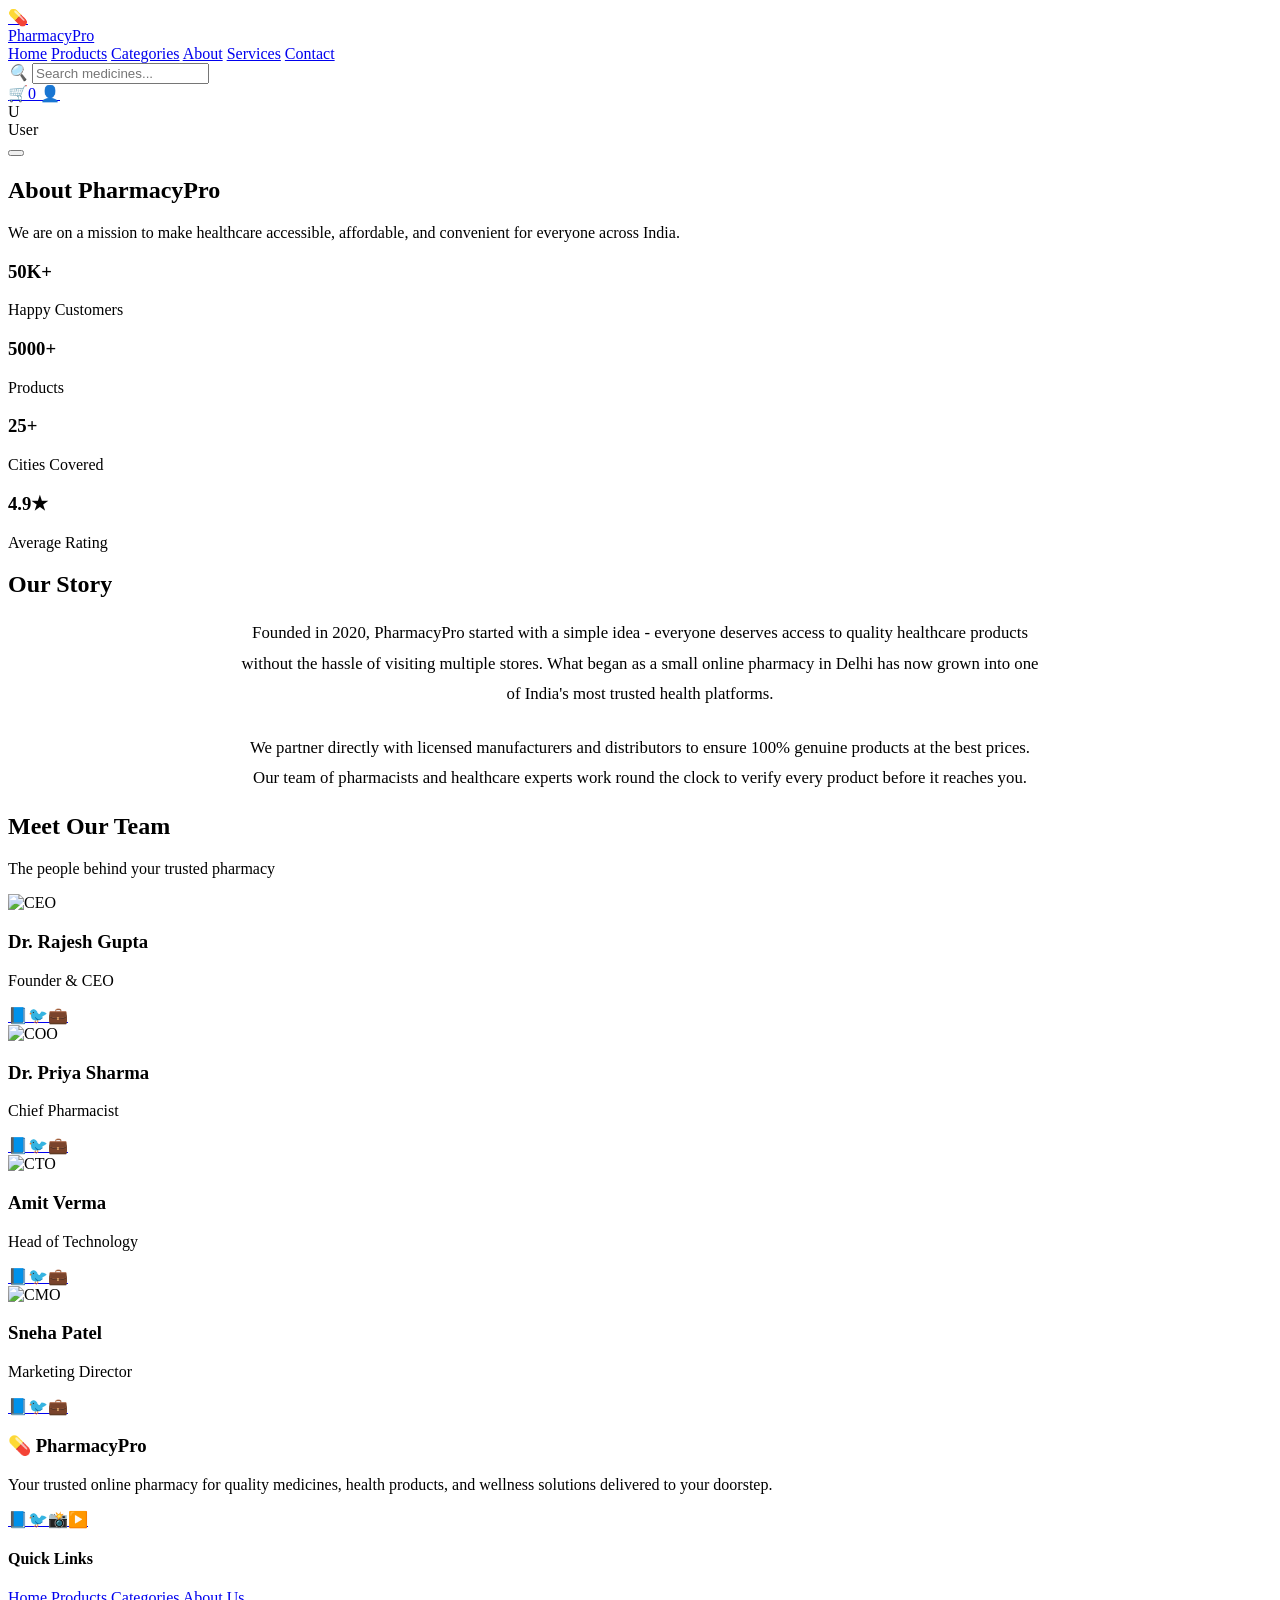
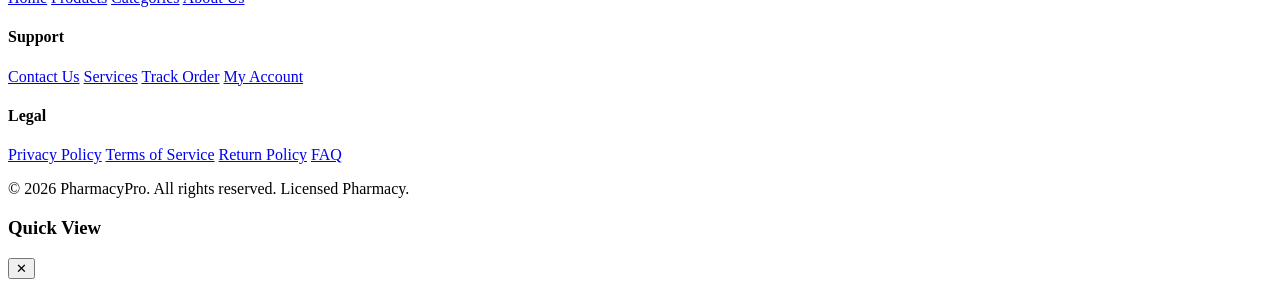
==== about.html @ deccadb0 "Initial PharmacyPro portfolio site" ====
<!DOCTYPE html><html lang="en"><head><meta charset="UTF-8"><meta name="viewport" content="width=device-width,initial-scale=1.0"><title>About Us - PharmacyPro</title><link href="https://fonts.googleapis.com/css2?family=Inter:wght@400;500;600;700;800&display=swap" rel="stylesheet"><link rel="stylesheet" href="css/style.css"></head><body><header class="header">
  <div class="header-inner">
    <a href="index.html" class="logo">
      <div class="logo-icon">💊</div>
      <span>Pharmacy<span style="color:var(--primary)">Pro</span></span>
    </a>
    <nav class="nav-links">
      <a href="index.html" class="nav-home">Home</a>
      <a href="products.html" class="nav-products">Products</a>
      <a href="categories.html" class="nav-categories">Categories</a>
      <a href="about.html" class="nav-about">About</a>
      <a href="services.html" class="nav-services">Services</a>
      <a href="contact.html" class="nav-contact">Contact</a>
    </nav>
    <div class="header-actions">
      <div class="search-bar">
        <i>🔍</i>
        <input type="text" id="globalSearch" placeholder="Search medicines...">
      </div>
      <a href="cart.html" class="icon-btn" title="Cart">
        🛒<span class="badge" id="cartBadge">0</span>
      </a>
      <a href="auth.html" class="icon-btn" title="Account" id="authBtn">
        👤
      </a>
      <div class="user-menu hidden" id="userMenu">
        <div class="user-avatar" id="userAvatar">U</div>
        <span id="userName">User</span>
      </div>
      <button class="mobile-menu-btn" onclick="toggleMobileMenu()">
        <span></span><span></span><span></span>
      </button>
    </div>
  </div>
</header><section class="about-hero"><h1>About <span style="color:var(--primary)">PharmacyPro</span></h1><p>We are on a mission to make healthcare accessible, affordable, and convenient for everyone across India.</p></section><div class="stats-grid"><div class="stat-card"><h3>50K+</h3><p>Happy Customers</p></div><div class="stat-card"><h3>5000+</h3><p>Products</p></div><div class="stat-card"><h3>25+</h3><p>Cities Covered</p></div><div class="stat-card"><h3>4.9★</h3><p>Average Rating</p></div></div><section class="section"><div class="section-header"><h2>Our <span>Story</span></h2></div><div style="max-width:800px;margin:0 auto;text-align:center"><p style="color:var(--gray);font-size:1.05rem;line-height:1.8;margin-bottom:24px">Founded in 2020, PharmacyPro started with a simple idea - everyone deserves access to quality healthcare products without the hassle of visiting multiple stores. What began as a small online pharmacy in Delhi has now grown into one of India's most trusted health platforms.</p><p style="color:var(--gray);font-size:1.05rem;line-height:1.8">We partner directly with licensed manufacturers and distributors to ensure 100% genuine products at the best prices. Our team of pharmacists and healthcare experts work round the clock to verify every product before it reaches you.</p></div></section><section class="section"><div class="section-header"><h2>Meet Our <span>Team</span></h2><p>The people behind your trusted pharmacy</p></div><div class="team-grid"><div class="team-card"><img src="https://images.unsplash.com/photo-1560250097-0b93528c311a?w=400&auto=format&fit=crop" alt="CEO"><h3>Dr. Rajesh Gupta</h3><p>Founder & CEO</p><div class="team-social"><a href="#">📘</a><a href="#">🐦</a><a href="#">💼</a></div></div><div class="team-card"><img src="https://images.unsplash.com/photo-1573496359142-b8d87734a5a2?w=400&auto=format&fit=crop" alt="COO"><h3>Dr. Priya Sharma</h3><p>Chief Pharmacist</p><div class="team-social"><a href="#">📘</a><a href="#">🐦</a><a href="#">💼</a></div></div><div class="team-card"><img src="https://images.unsplash.com/photo-1472099645785-5658abf4ff4e?w=400&auto=format&fit=crop" alt="CTO"><h3>Amit Verma</h3><p>Head of Technology</p><div class="team-social"><a href="#">📘</a><a href="#">🐦</a><a href="#">💼</a></div></div><div class="team-card"><img src="https://images.unsplash.com/photo-1580489944761-15a19d654956?w=400&auto=format&fit=crop" alt="CMO"><h3>Sneha Patel</h3><p>Marketing Director</p><div class="team-social"><a href="#">📘</a><a href="#">🐦</a><a href="#">💼</a></div></div></div></section><footer class="footer">
  <div class="footer-inner">
    <div class="footer-brand">
      <h3>💊 PharmacyPro</h3>
      <p>Your trusted online pharmacy for quality medicines, health products, and wellness solutions delivered to your doorstep.</p>
      <div class="footer-social">
        <a href="#">📘</a><a href="#">🐦</a><a href="#">📸</a><a href="#">▶️</a>
      </div>
    </div>
    <div class="footer-col">
      <h4>Quick Links</h4>
      <a href="index.html">Home</a>
      <a href="products.html">Products</a>
      <a href="categories.html">Categories</a>
      <a href="about.html">About Us</a>
    </div>
    <div class="footer-col">
      <h4>Support</h4>
      <a href="contact.html">Contact Us</a>
      <a href="services.html">Services</a>
      <a href="orders.html">Track Order</a>
      <a href="auth.html">My Account</a>
    </div>
    <div class="footer-col">
      <h4>Legal</h4>
      <a href="#">Privacy Policy</a>
      <a href="#">Terms of Service</a>
      <a href="#">Return Policy</a>
      <a href="#">FAQ</a>
    </div>
  </div>
  <div class="footer-bottom">
    <p>© 2026 PharmacyPro. All rights reserved. Licensed Pharmacy.</p>
  </div>
</footer>
<div class="toast-container" id="toastContainer"></div>
<div class="modal-overlay" id="quickViewModal">
  <div class="modal">
    <div class="modal-header">
      <h3>Quick View</h3>
      <button class="modal-close" onclick="closeModal()">✕</button>
    </div>
    <div class="modal-body" id="modalBody"></div>
  </div>
</div><script src="js/firebase-config.js"></script>
<script src="js/app.js"></script>
<script src="https://www.gstatic.com/firebasejs/10.7.0/firebase-app-compat.js"></script>
<script src="https://www.gstatic.com/firebasejs/10.7.0/firebase-auth-compat.js"></script>
<script src="https://www.gstatic.com/firebasejs/10.7.0/firebase-firestore-compat.js"></script><script>document.querySelector(".nav-about").classList.add("active");</script></body></html>
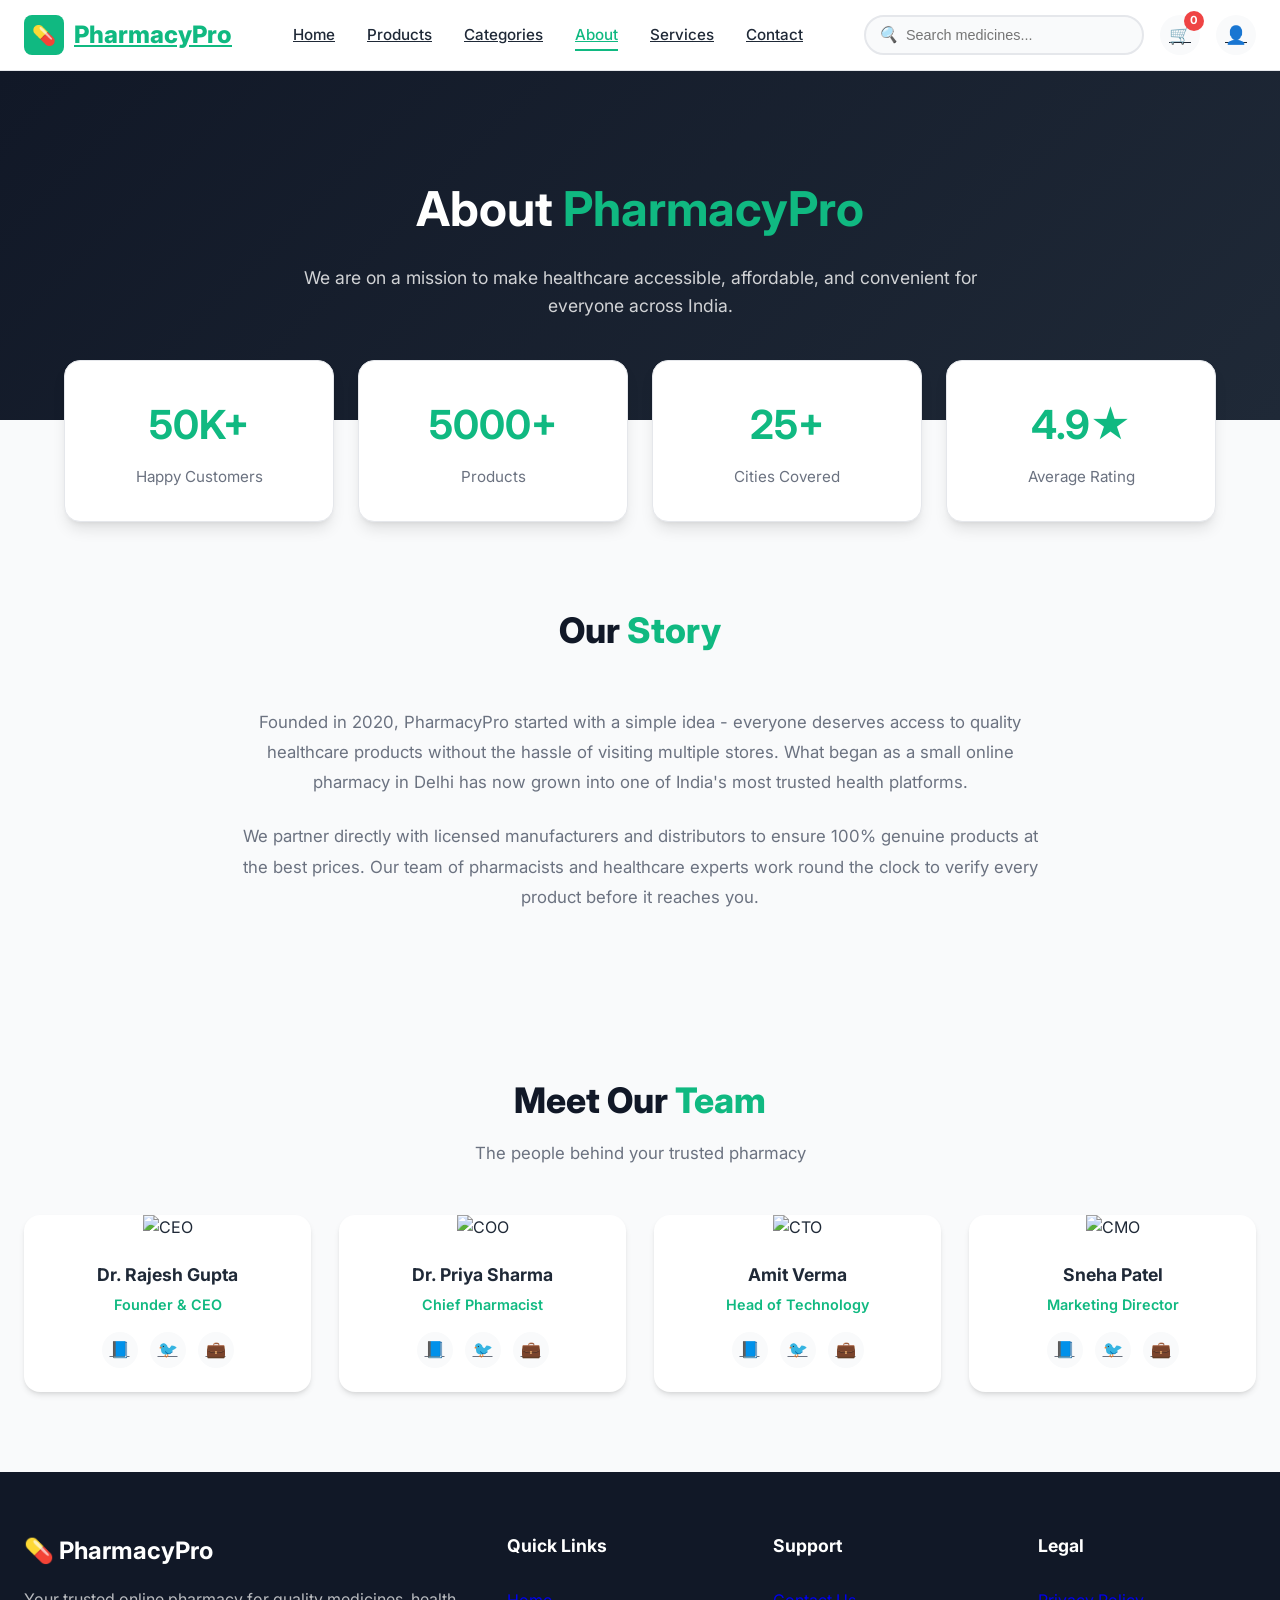
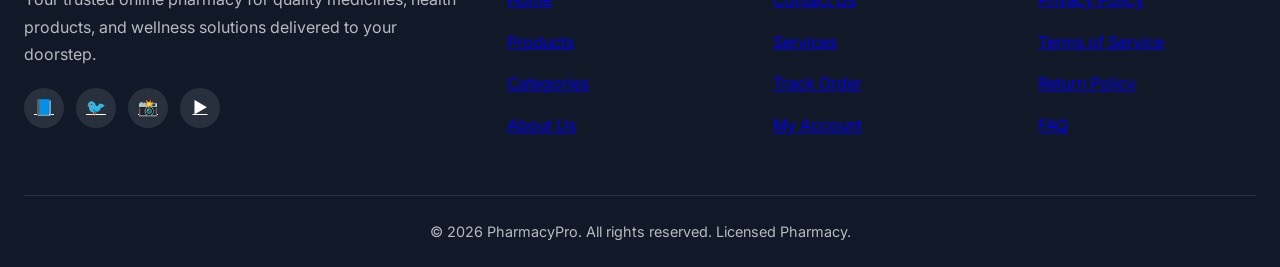
==== commit 40c3e6dd: "Fix static asset paths for GitHub Pages" ====
--- a/about.html
+++ b/about.html
@@ -1,4 +1,4 @@
-<!DOCTYPE html><html lang="en"><head><meta charset="UTF-8"><meta name="viewport" content="width=device-width,initial-scale=1.0"><title>About Us - PharmacyPro</title><link href="https://fonts.googleapis.com/css2?family=Inter:wght@400;500;600;700;800&display=swap" rel="stylesheet"><link rel="stylesheet" href="css/style.css"></head><body><header class="header">
+<!DOCTYPE html><html lang="en"><head><meta charset="UTF-8"><meta name="viewport" content="width=device-width,initial-scale=1.0"><title>About Us - PharmacyPro</title><link href="https://fonts.googleapis.com/css2?family=Inter:wght@400;500;600;700;800&display=swap" rel="stylesheet"><link rel="stylesheet" href="style.css"></head><body><header class="header">
   <div class="header-inner">
     <a href="index.html" class="logo">
       <div class="logo-icon">💊</div>
@@ -76,8 +76,8 @@
     </div>
     <div class="modal-body" id="modalBody"></div>
   </div>
-</div><script src="js/firebase-config.js"></script>
-<script src="js/app.js"></script>
+</div><script src="firebase-config.js"></script>
+<script src="app.js"></script>
 <script src="https://www.gstatic.com/firebasejs/10.7.0/firebase-app-compat.js"></script>
 <script src="https://www.gstatic.com/firebasejs/10.7.0/firebase-auth-compat.js"></script>
 <script src="https://www.gstatic.com/firebasejs/10.7.0/firebase-firestore-compat.js"></script><script>document.querySelector(".nav-about").classList.add("active");</script></body></html>
--- a/style.css
+++ b/style.css
@@ -0,0 +1 @@
+:root{--primary:#10b981;--primary-dark:#059669;--primary-light:#d1fae5;--secondary:#1f2937;--dark:#111827;--light:#f9fafb;--white:#ffffff;--gray:#6b7280;--gray-light:#e5e7eb;--danger:#ef4444;--warning:#f59e0b;--success:#22c55e;--info:#3b82f6;--shadow:0 4px 6px -1px rgba(0,0,0,0.1),0 2px 4px -2px rgba(0,0,0,0.1);--shadow-lg:0 10px 15px -3px rgba(0,0,0,0.1),0 4px 6px -4px rgba(0,0,0,0.1);--shadow-xl:0 20px 25px -5px rgba(0,0,0,0.1),0 8px 10px -6px rgba(0,0,0,0.1);--radius:12px;--radius-sm:8px;--radius-lg:16px;--transition:all 0.3s cubic-bezier(0.4,0,0.2,1);--font:'Inter',-apple-system,BlinkMacSystemFont,'Segoe UI',Roboto,sans-serif;}* {margin:0;padding:0;box-sizing:border-box} html{scroll-behavior:smooth} body{font-family:var(--font);background:var(--light);color:var(--secondary);line-height:1.6;overflow-x:hidden}::-webkit-scrollbar{width:8px} ::-webkit-scrollbar-track{background:var(--light)} ::-webkit-scrollbar-thumb{background:var(--primary);border-radius:4px} ::-webkit-scrollbar-thumb:hover{background:var(--primary-dark)}.header{position:sticky;top:0;z-index:1000;background:rgba(255,255,255,0.95);backdrop-filter:blur(20px);border-bottom:1px solid var(--gray-light);transition:var(--transition)} .header.scrolled{box-shadow:var(--shadow)}.header-inner{max-width:1400px;margin:0 auto;padding:0 24px;display:flex;align-items:center;justify-content:space-between;height:70px}.logo{display:flex;align-items:center;gap:10px;font-size:1.5rem;font-weight:800;color:var(--primary)} .logo-icon{width:40px;height:40px;background:var(--primary);border-radius:var(--radius-sm);display:flex;align-items:center;justify-content:center;color:white;font-size:1.2rem}.nav-links{display:flex;align-items:center;gap:32px} .nav-links a{font-weight:500;font-size:0.95rem;color:var(--secondary);position:relative;transition:var(--transition)} .nav-links a::after{content:'';position:absolute;bottom:-4px;left:0;width:0;height:2px;background:var(--primary);transition:var(--transition)} .nav-links a:hover{color:var(--primary)} .nav-links a:hover::after{width:100%} .nav-links a.active{color:var(--primary)} .nav-links a.active::after{width:100%}.header-actions{display:flex;align-items:center;gap:16px} .search-bar{position:relative} .search-bar input{width:280px;padding:10px 16px 10px 40px;border:2px solid var(--gray-light);border-radius:50px;font-size:0.9rem;transition:var(--transition);background:var(--light)} .search-bar input:focus{border-color:var(--primary);box-shadow:0 0 0 4px var(--primary-light)} .search-bar i{position:absolute;left:14px;top:50%;transform:translateY(-50%);color:var(--gray)}.icon-btn{width:40px;height:40px;border-radius:50%;display:flex;align-items:center;justify-content:center;background:var(--light);color:var(--secondary);font-size:1.1rem;transition:var(--transition);position:relative} .icon-btn:hover{background:var(--primary);color:white;transform:translateY(-2px)} .icon-btn .badge{position:absolute;top:-4px;right:-4px;width:20px;height:20px;border-radius:50%;background:var(--danger);color:white;font-size:0.7rem;font-weight:700;display:flex;align-items:center;justify-content:center}.user-menu{display:flex;align-items:center;gap:8px;cursor:pointer;padding:6px 12px;border-radius:50px;transition:var(--transition)} .user-menu:hover{background:var(--light)} .user-avatar{width:36px;height:36px;border-radius:50%;background:var(--primary);color:white;display:flex;align-items:center;justify-content:center;font-weight:700;font-size:0.9rem}.mobile-menu-btn{display:none;flex-direction:column;gap:5px;background:none;padding:5px} .mobile-menu-btn span{width:24px;height:2px;background:var(--secondary);transition:var(--transition)}.hero{position:relative;min-height:600px;display:flex;align-items:center;background:linear-gradient(135deg,var(--dark) 0%,var(--secondary) 100%);overflow:hidden} .hero-pattern{position:absolute;inset:0;opacity:0.05}.hero-content{max-width:1400px;margin:0 auto;padding:0 24px;display:grid;grid-template-columns:1fr 1fr;gap:60px;align-items:center;position:relative;z-index:1}.hero-text h1{font-size:3.5rem;font-weight:800;color:white;line-height:1.1;margin-bottom:20px} .hero-text h1 span{color:var(--primary)} .hero-text p{font-size:1.15rem;color:rgba(255,255,255,0.7);margin-bottom:32px;max-width:500px}.hero-badges{display:flex;gap:16px;margin-bottom:32px} .hero-badge{display:flex;align-items:center;gap:8px;background:rgba(255,255,255,0.1);backdrop-filter:blur(10px);padding:10px 18px;border-radius:50px;color:white;font-size:0.85rem;font-weight:500;border:1px solid rgba(255,255,255,0.1)} .hero-badge i{color:var(--primary)}.hero-image{position:relative;display:flex;justify-content:center} .hero-image img{max-height:450px;filter:drop-shadow(0 30px 60px rgba(0,0,0,0.3))}.hero-float-card{position:absolute;background:white;border-radius:var(--radius);padding:16px 20px;box-shadow:var(--shadow-xl);display:flex;align-items:center;gap:12px} .hero-float-card.card-1{top:10%;left:0;animation:floating 4s ease-in-out infinite} .hero-float-card.card-2{bottom:15%;right:0;animation:floating 4s ease-in-out infinite 1s} .hero-float-card .icon{width:44px;height:44px;border-radius:50%;background:var(--primary-light);color:var(--primary);display:flex;align-items:center;justify-content:center;font-size:1.2rem} .hero-float-card .text h4{font-size:0.9rem;color:var(--secondary)} .hero-float-card .text p{font-size:0.8rem;color:var(--gray)}@keyframes floating{0%,100%{transform:translateY(0)}50%{transform:translateY(-15px)}}.btn{display:inline-flex;align-items:center;justify-content:center;gap:8px;padding:14px 32px;border-radius:50px;font-weight:600;font-size:0.95rem;transition:var(--transition);border:none;cursor:pointer} .btn-primary{background:var(--primary);color:white;box-shadow:0 4px 14px rgba(16,185,129,0.4)} .btn-primary:hover{background:var(--primary-dark);transform:translateY(-2px);box-shadow:0 8px 25px rgba(16,185,129,0.5)} .btn-secondary{background:transparent;color:white;border:2px solid rgba(255,255,255,0.3)} .btn-secondary:hover{background:rgba(255,255,255,0.1);border-color:white} .btn-dark{background:var(--dark);color:white} .btn-dark:hover{background:var(--secondary);transform:translateY(-2px)} .btn-outline{background:transparent;color:var(--primary);border:2px solid var(--primary)} .btn-outline:hover{background:var(--primary);color:white} .btn-sm{padding:8px 20px;font-size:0.85rem} .btn-lg{padding:16px 40px;font-size:1rem}.section{padding:80px 24px;max-width:1400px;margin:0 auto} .section-header{text-align:center;margin-bottom:48px} .section-header h2{font-size:2.2rem;font-weight:800;color:var(--dark);margin-bottom:12px} .section-header h2 span{color:var(--primary)} .section-header p{color:var(--gray);font-size:1.05rem;max-width:600px;margin:0 auto}.categories-grid{display:grid;grid-template-columns:repeat(auto-fill,minmax(200px,1fr));gap:24px} .category-card{background:var(--white);border-radius:var(--radius);padding:32px 24px;text-align:center;box-shadow:var(--shadow);transition:var(--transition);border:1px solid var(--gray-light);cursor:pointer} .category-card:hover{transform:translateY(-8px);box-shadow:var(--shadow-xl);border-color:var(--primary)} .category-card .icon{width:64px;height:64px;border-radius:var(--radius);background:var(--primary-light);color:var(--primary);display:flex;align-items:center;justify-content:center;font-size:1.8rem;margin:0 auto 16px;transition:var(--transition)} .category-card:hover .icon{background:var(--primary);color:white;transform:scale(1.1)} .category-card h3{font-size:1.1rem;font-weight:700;margin-bottom:6px} .category-card p{font-size:0.85rem;color:var(--gray)}.products-toolbar{display:flex;align-items:center;justify-content:space-between;margin-bottom:32px;flex-wrap:wrap;gap:16px} .filter-group{display:flex;align-items:center;gap:12px} .filter-group select,.filter-group input{padding:10px 16px;border:2px solid var(--gray-light);border-radius:var(--radius-sm);font-size:0.9rem;background:var(--white);transition:var(--transition)} .filter-group select:focus,.filter-group input:focus{border-color:var(--primary)}.products-grid{display:grid;grid-template-columns:repeat(auto-fill,minmax(280px,1fr));gap:28px} .product-card{background:var(--white);border-radius:var(--radius-lg);overflow:hidden;box-shadow:var(--shadow);transition:var(--transition);position:relative;border:1px solid var(--gray-light)} .product-card:hover{transform:translateY(-8px);box-shadow:var(--shadow-xl)} .product-badge{position:absolute;top:16px;left:16px;padding:6px 14px;border-radius:50px;font-size:0.75rem;font-weight:700;z-index:2} .badge-sale{background:var(--danger);color:white} .badge-new{background:var(--info);color:white} .badge-best{background:var(--warning);color:white}.product-wishlist{position:absolute;top:16px;right:16px;width:36px;height:36px;border-radius:50%;background:white;display:flex;align-items:center;justify-content:center;color:var(--gray);box-shadow:var(--shadow);z-index:2;transition:var(--transition);cursor:pointer} .product-wishlist:hover,.product-wishlist.active{background:var(--danger);color:white}.product-image{height:220px;display:flex;align-items:center;justify-content:center;padding:24px;background:linear-gradient(180deg,var(--light) 0%,var(--white) 100%);position:relative;overflow:hidden} .product-image img{max-height:100%;object-fit:contain;transition:var(--transition)} .product-card:hover .product-image img{transform:scale(1.08)} .product-overlay{position:absolute;inset:0;background:rgba(0,0,0,0.4);display:flex;align-items:center;justify-content:center;gap:12px;opacity:0;transition:var(--transition)} .product-card:hover .product-overlay{opacity:1} .product-overlay button{width:44px;height:44px;border-radius:50%;background:white;color:var(--secondary);display:flex;align-items:center;justify-content:center;font-size:1rem;transition:var(--transition)} .product-overlay button:hover{background:var(--primary);color:white}.product-info{padding:20px} .product-category{font-size:0.8rem;color:var(--primary);font-weight:600;text-transform:uppercase;letter-spacing:0.5px;margin-bottom:6px} .product-title{font-size:1.05rem;font-weight:700;color:var(--dark);margin-bottom:8px;line-height:1.3;display:-webkit-box;-webkit-line-clamp:2;-webkit-box-orient:vertical;overflow:hidden} .product-rating{display:flex;align-items:center;gap:6px;margin-bottom:12px} .stars{color:var(--warning);font-size:0.85rem} .rating-count{font-size:0.8rem;color:var(--gray)}.product-price{display:flex;align-items:center;gap:10px;margin-bottom:14px} .price-current{font-size:1.3rem;font-weight:800;color:var(--primary)} .price-old{font-size:0.95rem;color:var(--gray);text-decoration:line-through} .price-discount{padding:4px 10px;border-radius:50px;background:var(--danger);color:white;font-size:0.75rem;font-weight:700}.product-actions{display:flex;gap:10px} .product-actions .btn{flex:1;padding:12px;font-size:0.9rem;border-radius:var(--radius-sm)}.cart-container{display:grid;grid-template-columns:1fr 380px;gap:32px} .cart-items{background:var(--white);border-radius:var(--radius-lg);padding:24px;box-shadow:var(--shadow)} .cart-item{display:grid;grid-template-columns:100px 1fr auto;gap:20px;padding:20px 0;border-bottom:1px solid var(--gray-light);align-items:center} .cart-item:last-child{border-bottom:none} .cart-item-img{width:100px;height:100px;border-radius:var(--radius-sm);background:var(--light);display:flex;align-items:center;justify-content:center;overflow:hidden} .cart-item-img img{max-height:80%;object-fit:contain} .cart-item-details h4{font-size:1rem;font-weight:700;margin-bottom:4px} .cart-item-details p{font-size:0.85rem;color:var(--gray)} .cart-item-price{font-weight:700;color:var(--primary);font-size:1.1rem}.qty-control{display:flex;align-items:center;gap:8px;margin-top:10px} .qty-control button{width:32px;height:32px;border-radius:50%;background:var(--light);color:var(--secondary);display:flex;align-items:center;justify-content:center;font-size:1rem;transition:var(--transition)} .qty-control button:hover{background:var(--primary);color:white} .qty-control span{width:40px;text-align:center;font-weight:700}.cart-summary{background:var(--white);border-radius:var(--radius-lg);padding:24px;box-shadow:var(--shadow);height:fit-content;position:sticky;top:90px} .cart-summary h3{font-size:1.2rem;margin-bottom:20px} .summary-row{display:flex;justify-content:space-between;padding:12px 0;border-bottom:1px solid var(--gray-light);font-size:0.95rem} .summary-row.total{border-bottom:none;padding-top:16px;font-size:1.2rem;font-weight:800;color:var(--dark)} .cart-summary .btn{width:100%;margin-top:20px}.checkout-container{max-width:900px;margin:0 auto} .checkout-steps{display:flex;align-items:center;justify-content:center;gap:8px;margin-bottom:40px} .step{display:flex;align-items:center;gap:10px;padding:12px 24px;border-radius:50px;background:var(--light);color:var(--gray);font-weight:600;font-size:0.9rem;transition:var(--transition)} .step.active{background:var(--primary);color:white} .step.completed{background:var(--primary-light);color:var(--primary)} .step-number{width:28px;height:28px;border-radius:50%;background:var(--gray-light);color:var(--gray);display:flex;align-items:center;justify-content:center;font-size:0.8rem;font-weight:700} .step.active .step-number{background:white;color:var(--primary)} .step.completed .step-number{background:var(--primary);color:white}.checkout-form{background:var(--white);border-radius:var(--radius-lg);padding:32px;box-shadow:var(--shadow)} .form-group{margin-bottom:20px} .form-group label{display:block;font-weight:600;font-size:0.9rem;margin-bottom:8px;color:var(--dark)} .form-group input,.form-group textarea,.form-group select{width:100%;padding:12px 16px;border:2px solid var(--gray-light);border-radius:var(--radius-sm);font-size:0.95rem;transition:var(--transition);background:var(--light)} .form-group input:focus,.form-group textarea:focus,.form-group select:focus{border-color:var(--primary);box-shadow:0 0 0 4px var(--primary-light)} .form-row{display:grid;grid-template-columns:1fr 1fr;gap:16px}.payment-methods{display:grid;grid-template-columns:repeat(3,1fr);gap:12px;margin-bottom:24px} .payment-method{padding:16px;border:2px solid var(--gray-light);border-radius:var(--radius-sm);text-align:center;cursor:pointer;transition:var(--transition)} .payment-method:hover{border-color:var(--primary)} .payment-method.selected{border-color:var(--primary);background:var(--primary-light)} .payment-method i{font-size:1.5rem;margin-bottom:8px;display:block} .payment-method span{font-size:0.85rem;font-weight:600}.auth-container{min-height:100vh;display:flex;align-items:center;justify-content:center;padding:40px 24px;background:linear-gradient(135deg,var(--dark) 0%,var(--secondary) 100%)} .auth-box{background:var(--white);border-radius:var(--radius-lg);padding:48px;width:100%;max-width:460px;box-shadow:var(--shadow-xl)} .auth-box h2{font-size:1.8rem;margin-bottom:8px;text-align:center} .auth-box p{color:var(--gray);text-align:center;margin-bottom:28px}.social-login{display:flex;gap:12px;margin-bottom:24px} .social-btn{flex:1;padding:12px;border-radius:var(--radius-sm);border:2px solid var(--gray-light);background:var(--white);display:flex;align-items:center;justify-content:center;gap:8px;font-weight:600;font-size:0.9rem;transition:var(--transition)} .social-btn:hover{border-color:var(--primary);background:var(--light)}.divider{display:flex;align-items:center;gap:16px;margin-bottom:24px;color:var(--gray);font-size:0.85rem} .divider::before,.divider::after{content:'';flex:1;height:1px;background:var(--gray-light)}.auth-footer{text-align:center;margin-top:24px;font-size:0.9rem;color:var(--gray)} .auth-footer a{color:var(--primary);font-weight:600}.order-card{background:var(--white);border-radius:var(--radius-lg);padding:24px;margin-bottom:20px;box-shadow:var(--shadow);border:1px solid var(--gray-light)} .order-header{display:flex;justify-content:space-between;align-items:center;margin-bottom:16px;padding-bottom:16px;border-bottom:1px solid var(--gray-light)} .order-id{font-weight:700;color:var(--dark)} .order-date{font-size:0.85rem;color:var(--gray)} .order-status{padding:6px 16px;border-radius:50px;font-size:0.8rem;font-weight:700} .status-pending{background:#fef3c7;color:#92400e} .status-processing{background:#dbeafe;color:#1e40af} .status-shipped{background:#e0e7ff;color:#3730a3} .status-delivered{background:#d1fae5;color:#065f46} .status-cancelled{background:#fee2e2;color:#991b1b}.order-items{display:flex;gap:16px;margin-bottom:16px} .order-item-img{width:60px;height:60px;border-radius:var(--radius-sm);background:var(--light);display:flex;align-items:center;justify-content:center} .order-item-img img{max-height:80%} .order-item-info h4{font-size:0.95rem;margin-bottom:4px} .order-item-info p{font-size:0.85rem;color:var(--gray)} .order-footer{display:flex;justify-content:space-between;align-items:center;padding-top:16px;border-top:1px solid var(--gray-light)} .order-total{font-weight:700;font-size:1.1rem} .order-actions{display:flex;gap:10px}.bill-container{max-width:800px;margin:40px auto;background:var(--white);border-radius:var(--radius-lg);box-shadow:var(--shadow-xl);overflow:hidden} .bill-header{background:linear-gradient(135deg,var(--primary) 0%,var(--primary-dark) 100%);color:white;padding:40px;text-align:center} .bill-header h1{font-size:2rem;margin-bottom:8px} .bill-header p{opacity:0.9} .bill-body{padding:40px} .bill-row{display:flex;justify-content:space-between;margin-bottom:32px;flex-wrap:wrap;gap:20px} .bill-col h4{font-size:0.85rem;color:var(--gray);margin-bottom:6px} .bill-col p{font-weight:600}.bill-table{width:100%;border-collapse:collapse;margin-bottom:32px} .bill-table th,.bill-table td{padding:14px;text-align:left;border-bottom:1px solid var(--gray-light)} .bill-table th{background:var(--light);font-weight:700;font-size:0.85rem;text-transform:uppercase;letter-spacing:0.5px;color:var(--gray)} .bill-table td{font-size:0.95rem} .bill-table .text-right{text-align:right}.bill-totals{border-top:2px solid var(--dark);padding-top:20px} .bill-total-row{display:flex;justify-content:space-between;padding:8px 0;font-size:0.95rem} .bill-total-row.grand-total{font-size:1.3rem;font-weight:800;color:var(--primary);border-top:2px solid var(--gray-light);margin-top:8px;padding-top:16px} .bill-footer{text-align:center;padding:24px;background:var(--light);color:var(--gray);font-size:0.9rem}@media print{.header,.btn-print,.bill-footer{display:none!important} .bill-container{box-shadow:none;margin:0} body{background:white}}.about-hero{background:linear-gradient(135deg,var(--dark) 0%,var(--secondary) 100%);color:white;padding:100px 24px;text-align:center} .about-hero h1{font-size:3rem;margin-bottom:16px} .about-hero p{font-size:1.1rem;opacity:0.8;max-width:700px;margin:0 auto}.stats-grid{display:grid;grid-template-columns:repeat(4,1fr);gap:24px;margin-top:-60px;padding:0 24px;max-width:1200px;margin-left:auto;margin-right:auto} .stat-card{background:var(--white);border-radius:var(--radius-lg);padding:32px 24px;text-align:center;box-shadow:var(--shadow-lg);border:1px solid var(--gray-light)} .stat-card h3{font-size:2.5rem;color:var(--primary);margin-bottom:8px} .stat-card p{color:var(--gray);font-size:0.95rem}.team-grid{display:grid;grid-template-columns:repeat(auto-fill,minmax(260px,1fr));gap:28px} .team-card{background:var(--white);border-radius:var(--radius-lg);overflow:hidden;box-shadow:var(--shadow);text-align:center;transition:var(--transition)} .team-card:hover{transform:translateY(-8px);box-shadow:var(--shadow-xl)} .team-card img{width:100%;height:280px;object-fit:cover} .team-card h3{font-size:1.1rem;margin-top:20px;margin-bottom:4px} .team-card p{color:var(--primary);font-weight:600;font-size:0.9rem;margin-bottom:16px} .team-social{display:flex;justify-content:center;gap:12px;padding-bottom:24px} .team-social a{width:36px;height:36px;border-radius:50%;background:var(--light);color:var(--gray);display:flex;align-items:center;justify-content:center;transition:var(--transition)} .team-social a:hover{background:var(--primary);color:white}.services-grid{display:grid;grid-template-columns:repeat(auto-fill,minmax(320px,1fr));gap:28px} .service-card{background:var(--white);border-radius:var(--radius-lg);padding:32px;box-shadow:var(--shadow);border:1px solid var(--gray-light);transition:var(--transition);position:relative;overflow:hidden} .service-card::before{content:'';position:absolute;top:0;left:0;width:4px;height:100%;background:var(--primary);transform:scaleY(0);transition:var(--transition)} .service-card:hover::before{transform:scaleY(1)} .service-card:hover{transform:translateY(-6px);box-shadow:var(--shadow-xl)} .service-card .icon{width:60px;height:60px;border-radius:var(--radius);background:var(--primary-light);color:var(--primary);display:flex;align-items:center;justify-content:center;font-size:1.5rem;margin-bottom:20px} .service-card h3{font-size:1.2rem;margin-bottom:10px} .service-card p{color:var(--gray);font-size:0.95rem;line-height:1.6}.contact-container{display:grid;grid-template-columns:1fr 1fr;gap:48px;align-items:start} .contact-info h2{font-size:2rem;margin-bottom:16px} .contact-info p{color:var(--gray);margin-bottom:32px} .contact-item{display:flex;align-items:flex-start;gap:16px;margin-bottom:24px} .contact-item .icon{width:50px;height:50px;border-radius:var(--radius);background:var(--primary-light);color:var(--primary);display:flex;align-items:center;justify-content:center;font-size:1.2rem;flex-shrink:0} .contact-item h4{font-size:1rem;margin-bottom:4px} .contact-item p{color:var(--gray);font-size:0.9rem;margin:0} .contact-form{background:var(--white);border-radius:var(--radius-lg);padding:40px;box-shadow:var(--shadow)}.admin-layout{display:grid;grid-template-columns:260px 1fr;min-height:100vh} .admin-sidebar{background:var(--dark);color:white;padding:24px;position:sticky;top:0;height:100vh;overflow-y:auto} .admin-sidebar .logo{color:white;margin-bottom:40px} .admin-sidebar .logo-icon{background:var(--primary)} .admin-nav a{display:flex;align-items:center;gap:12px;padding:12px 16px;border-radius:var(--radius-sm);color:rgba(255,255,255,0.7);font-weight:500;margin-bottom:4px;transition:var(--transition)} .admin-nav a:hover,.admin-nav a.active{background:rgba(255,255,255,0.1);color:white} .admin-nav a i{width:20px;text-align:center} .admin-main{padding:32px;background:var(--light)} .admin-header{display:flex;justify-content:space-between;align-items:center;margin-bottom:32px} .admin-header h1{font-size:1.8rem}.stats-cards{display:grid;grid-template-columns:repeat(4,1fr);gap:24px;margin-bottom:32px} .admin-stat-card{background:var(--white);border-radius:var(--radius-lg);padding:24px;box-shadow:var(--shadow);display:flex;align-items:center;gap:16px} .admin-stat-card .icon{width:56px;height:56px;border-radius:var(--radius);display:flex;align-items:center;justify-content:center;font-size:1.4rem} .admin-stat-card .info h3{font-size:1.8rem;margin-bottom:4px} .admin-stat-card .info p{color:var(--gray);font-size:0.9rem}.admin-table-container{background:var(--white);border-radius:var(--radius-lg);padding:24px;box-shadow:var(--shadow);overflow-x:auto} .admin-table{width:100%;border-collapse:collapse} .admin-table th,.admin-table td{padding:14px 16px;text-align:left;border-bottom:1px solid var(--gray-light);font-size:0.9rem} .admin-table th{background:var(--light);font-weight:700;color:var(--gray);text-transform:uppercase;letter-spacing:0.5px;font-size:0.8rem} .admin-table tr:hover{background:var(--light)} .admin-table .badge{padding:4px 12px;border-radius:50px;font-size:0.75rem;font-weight:700}.footer{background:var(--dark);color:rgba(255,255,255,0.7);padding:60px 24px 24px} .footer-inner{max-width:1400px;margin:0 auto;display:grid;grid-template-columns:2fr 1fr 1fr 1fr;gap:48px;margin-bottom:48px} .footer-brand h3{color:white;font-size:1.5rem;margin-bottom:16px;display:flex;align-items:center;gap:10px} .footer-brand p{line-height:1.7;margin-bottom:20px} .footer-social{display:flex;gap:12px} .footer-social a{width:40px;height:40px;border-radius:50%;background:rgba(255,255,255,0.1);color:white;display:flex;align-items:center;justify-content:center;transition:var(--transition)} .footer-social a:hover{background:var(--primary);transform:translateY(-3px)} .footer-col h4{color:white;font-size:1.1rem;margin-bottom:20px} .footer-col a{display:block;padding:8px 0;transition:var(--transition)} .footer-col a:hover{color:var(--primary);padding-left:4px} .footer-bottom{max-width:1400px;margin:0 auto;border-top:1px solid rgba(255,255,255,0.1);padding-top:24px;text-align:center;font-size:0.9rem}.modal-overlay{position:fixed;inset:0;background:rgba(0,0,0,0.6);backdrop-filter:blur(4px);z-index:2000;display:flex;align-items:center;justify-content:center;padding:24px;opacity:0;visibility:hidden;transition:var(--transition)} .modal-overlay.active{opacity:1;visibility:visible} .modal{background:var(--white);border-radius:var(--radius-lg);max-width:800px;width:100%;max-height:90vh;overflow-y:auto;box-shadow:var(--shadow-xl);transform:scale(0.9);transition:var(--transition)} .modal-overlay.active .modal{transform:scale(1)} .modal-header{display:flex;justify-content:space-between;align-items:center;padding:24px;border-bottom:1px solid var(--gray-light)} .modal-header h3{font-size:1.3rem} .modal-close{width:36px;height:36px;border-radius:50%;background:var(--light);color:var(--gray);display:flex;align-items:center;justify-content:center;transition:var(--transition)} .modal-close:hover{background:var(--danger);color:white} .modal-body{padding:24px}.quick-view{display:grid;grid-template-columns:1fr 1fr;gap:32px} .quick-view-img{background:var(--light);border-radius:var(--radius);display:flex;align-items:center;justify-content:center;padding:32px} .quick-view-img img{max-height:300px} .quick-view-info h2{font-size:1.5rem;margin-bottom:8px} .quick-view-info .price{font-size:1.8rem;font-weight:800;color:var(--primary);margin-bottom:16px} .quick-view-info .desc{color:var(--gray);margin-bottom:20px;line-height:1.7}.toast-container{position:fixed;bottom:24px;right:24px;z-index:3000;display:flex;flex-direction:column;gap:12px} .toast{background:var(--white);border-radius:var(--radius);padding:16px 20px;box-shadow:var(--shadow-xl);display:flex;align-items:center;gap:12px;min-width:300px;border-left:4px solid var(--primary);animation:slideIn 0.3s ease, fadeOut 0.3s ease 2.7s forwards} .toast.success{border-left-color:var(--success)} .toast.error{border-left-color:var(--danger)} .toast.warning{border-left-color:var(--warning)} @keyframes slideIn{from{transform:translateX(100%);opacity:0}to{transform:translateX(0);opacity:1}} @keyframes fadeOut{to{opacity:0;transform:translateX(100%)}}@media(max-width:1024px){.hero-content{grid-template-columns:1fr;text-align:center} .hero-text p{margin:0 auto 32px} .hero-image{display:none} .cart-container{grid-template-columns:1fr} .cart-summary{position:static} .contact-container{grid-template-columns:1fr} .admin-layout{grid-template-columns:1fr} .admin-sidebar{display:none} .stats-cards,.stats-grid{grid-template-columns:repeat(2,1fr)} .footer-inner{grid-template-columns:1fr 1fr}}@media(max-width:768px){.nav-links,.search-bar,.user-menu{display:none} .mobile-menu-btn{display:flex} .hero-text h1{font-size:2.2rem} .section{padding:48px 16px} .section-header h2{font-size:1.6rem} .products-toolbar{flex-direction:column;align-items:stretch} .payment-methods{grid-template-columns:1fr} .form-row{grid-template-columns:1fr} .quick-view{grid-template-columns:1fr} .stats-cards,.stats-grid{grid-template-columns:1fr} .footer-inner{grid-template-columns:1fr} .cart-item{grid-template-columns:80px 1fr} .cart-item-price{grid-column:2;text-align:left}}.text-center{text-align:center} .text-primary{color:var(--primary)} .text-danger{color:var(--danger)} .text-success{color:var(--success)} .text-gray{color:var(--gray)} .font-bold{font-weight:700} .hidden{display:none!important}.spinner{width:40px;height:40px;border:3px solid var(--gray-light);border-top-color:var(--primary);border-radius:50%;animation:spin 1s linear infinite} @keyframes spin{to{transform:rotate(360deg)}}.skeleton{background:linear-gradient(90deg,var(--gray-light) 25%,#f3f4f6 50%,var(--gray-light) 75%);background-size:200% 100%;animation:shimmer 1.5s infinite;border-radius:var(--radius-sm)} @keyframes shimmer{0%{background-position:200% 0}100%{background-position:-200% 0}}.empty-state{text-align:center;padding:60px 24px} .empty-state i{font-size:4rem;color:var(--gray-light);margin-bottom:20px} .empty-state h3{font-size:1.3rem;margin-bottom:8px} .empty-state p{color:var(--gray)}
